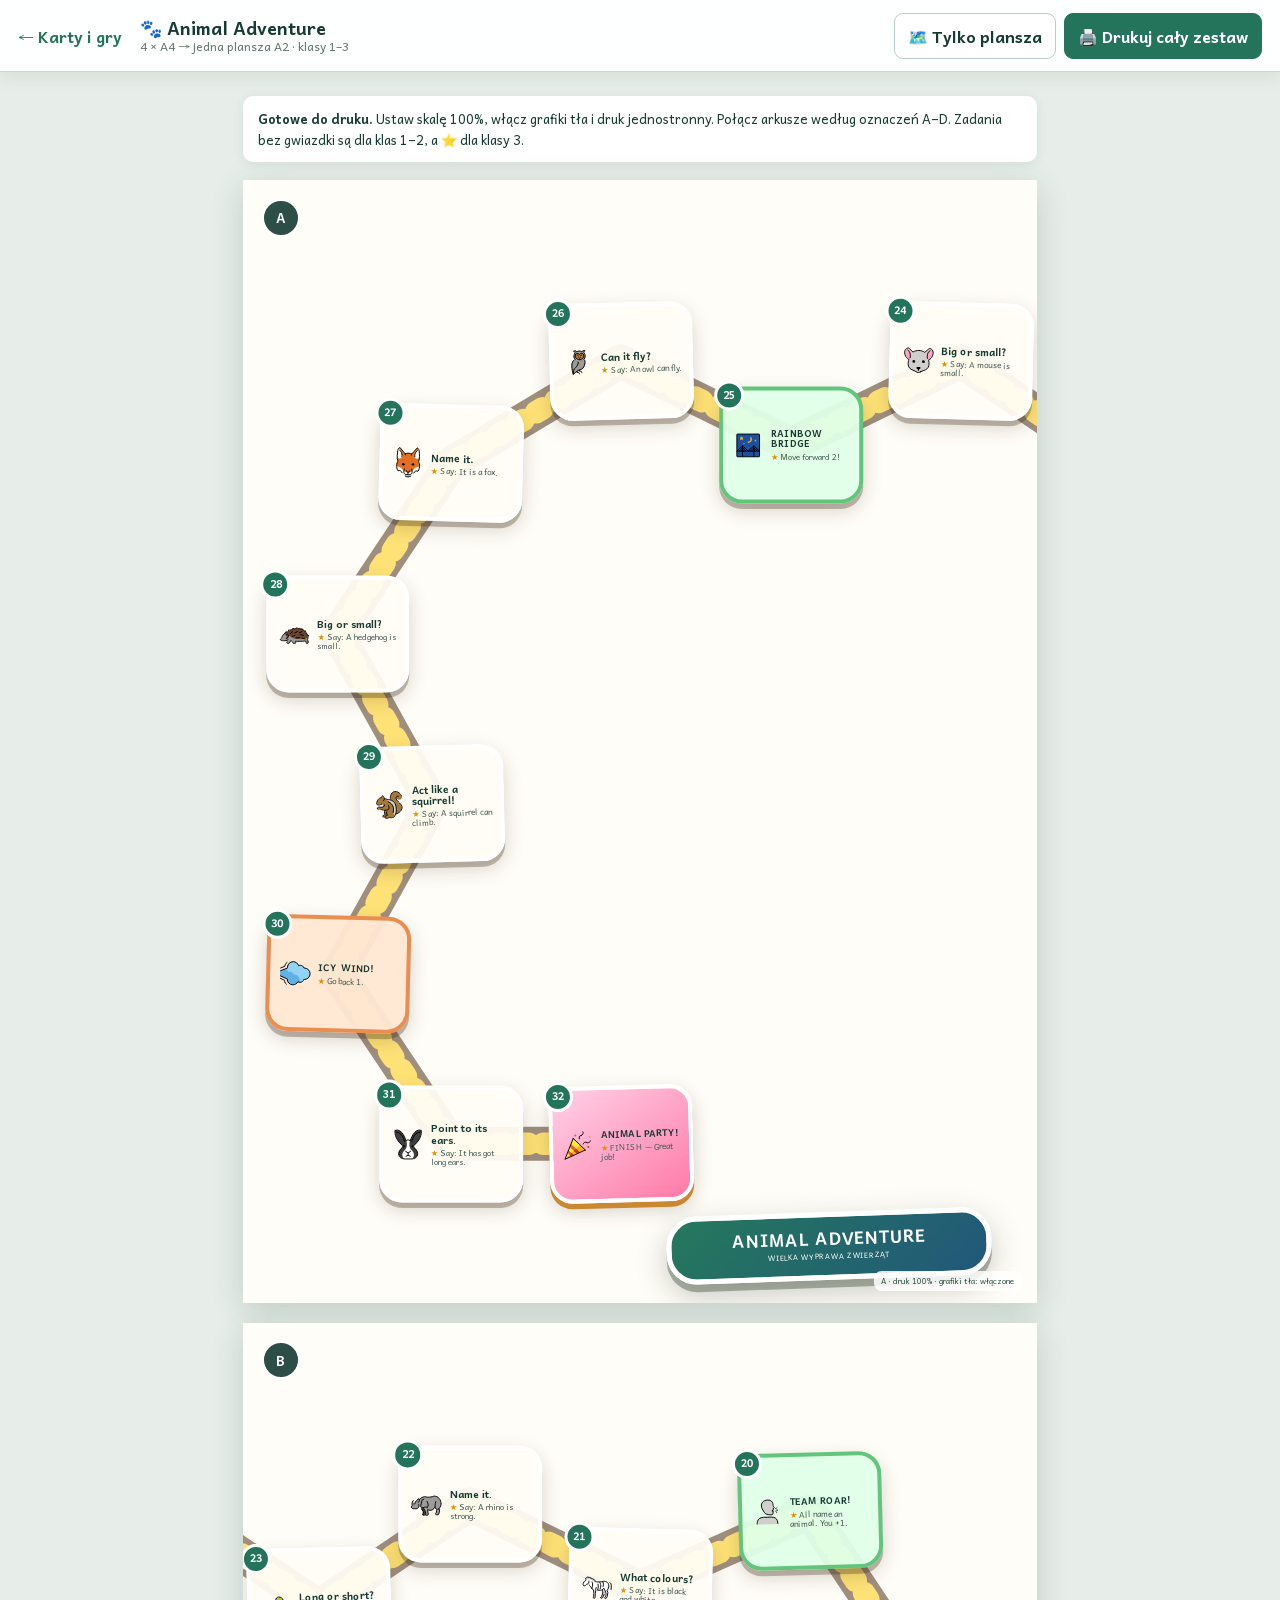
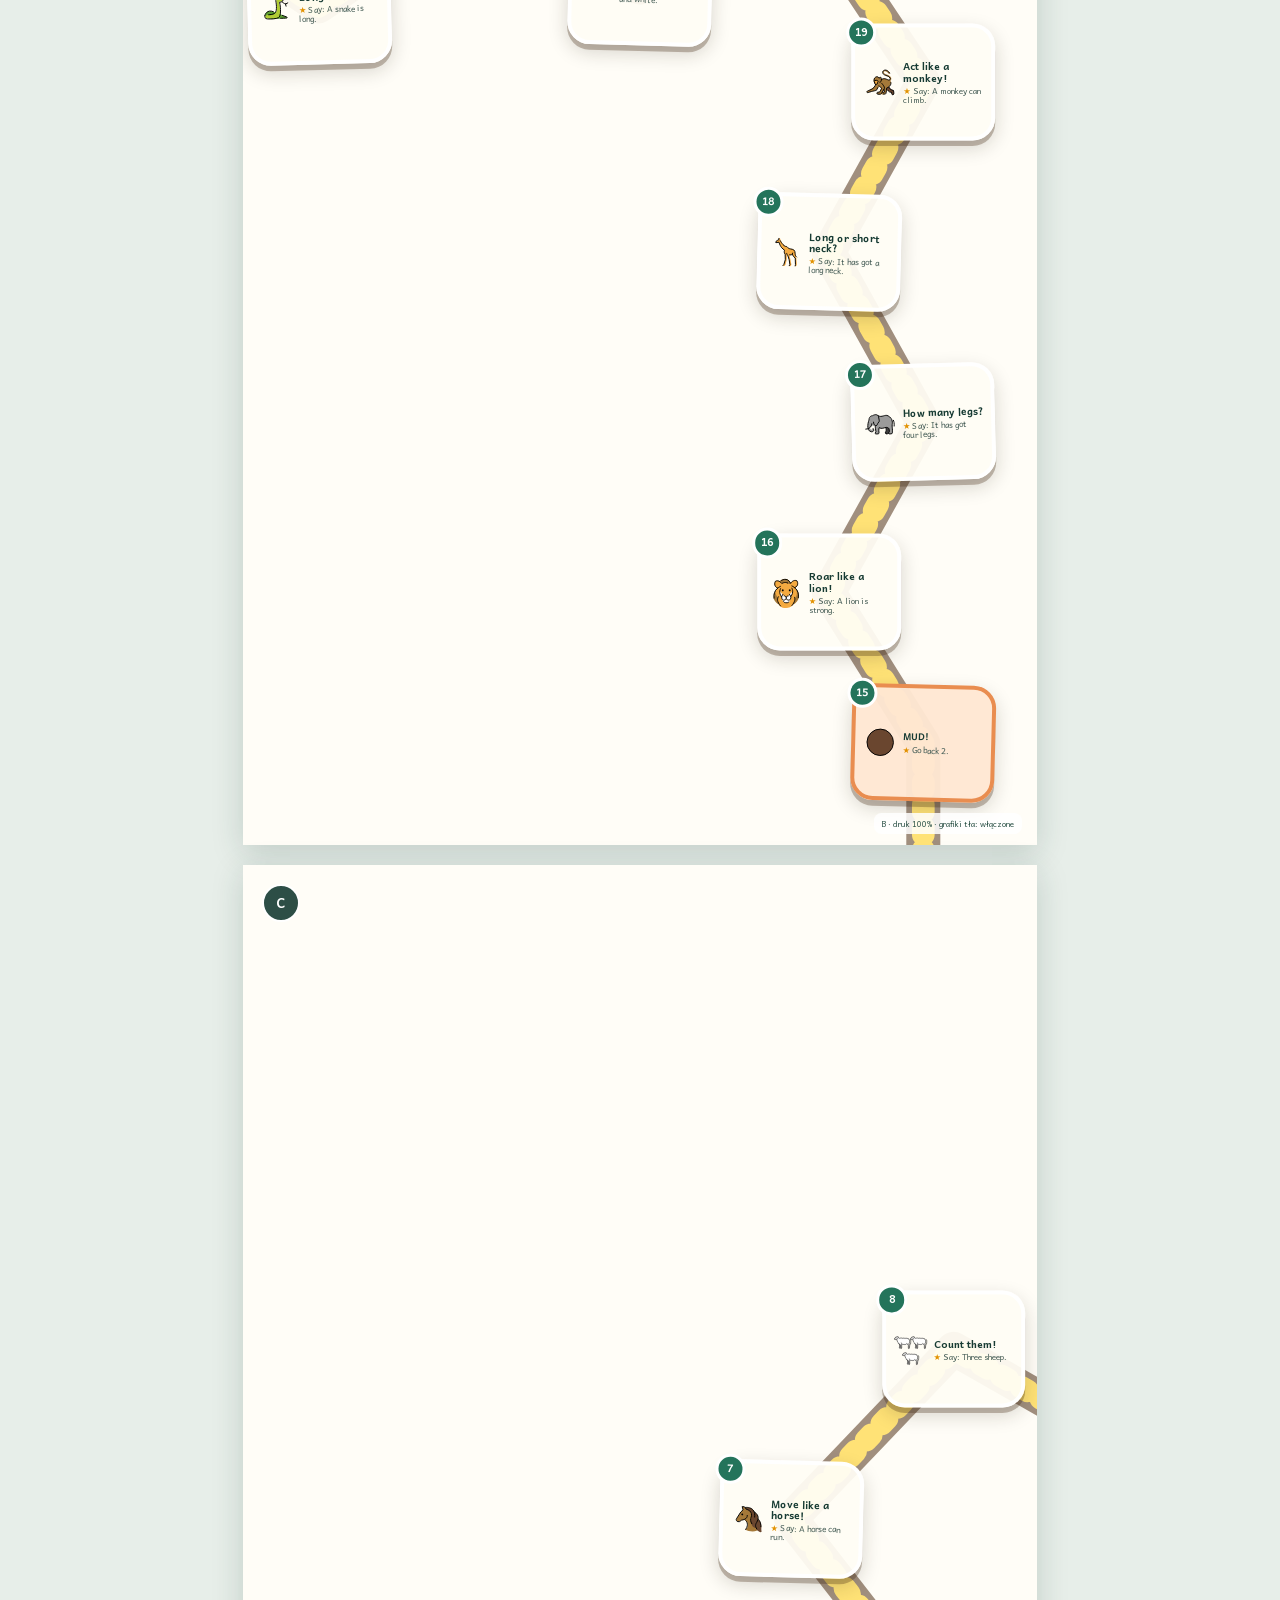
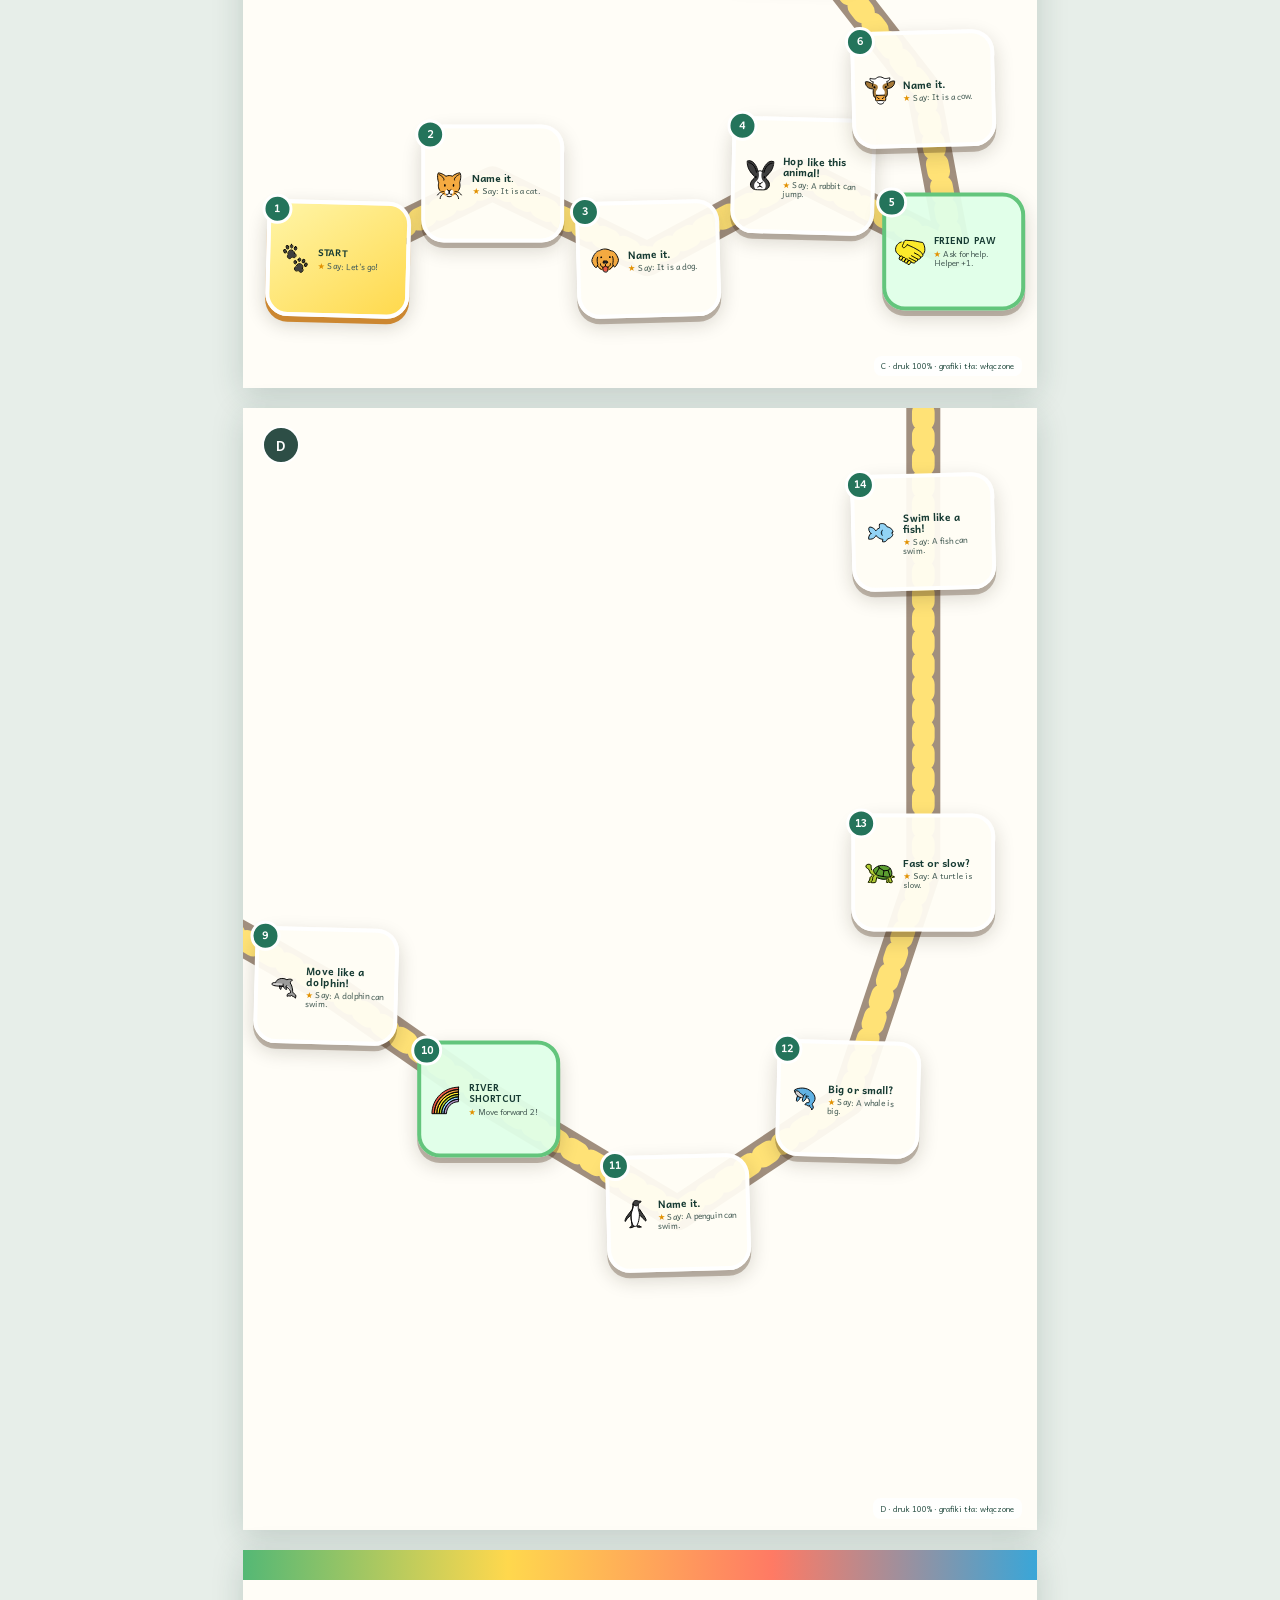
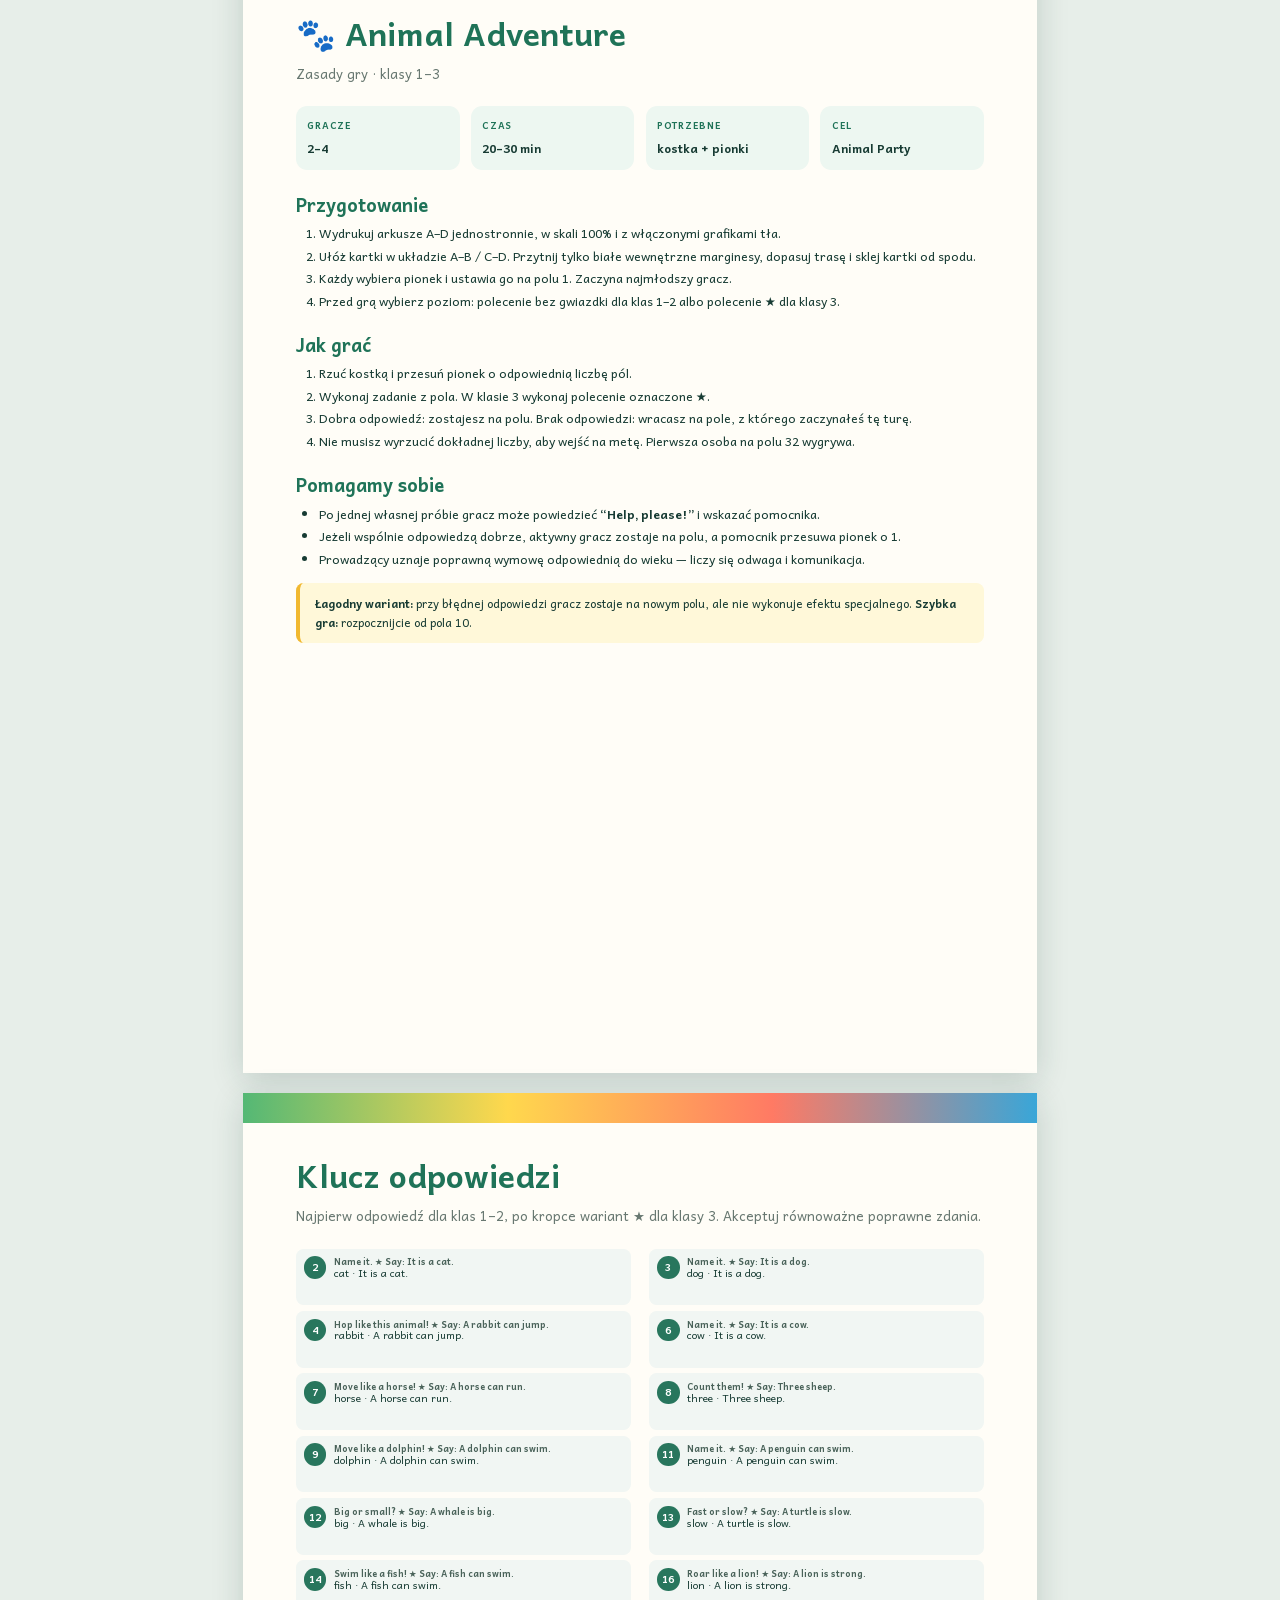
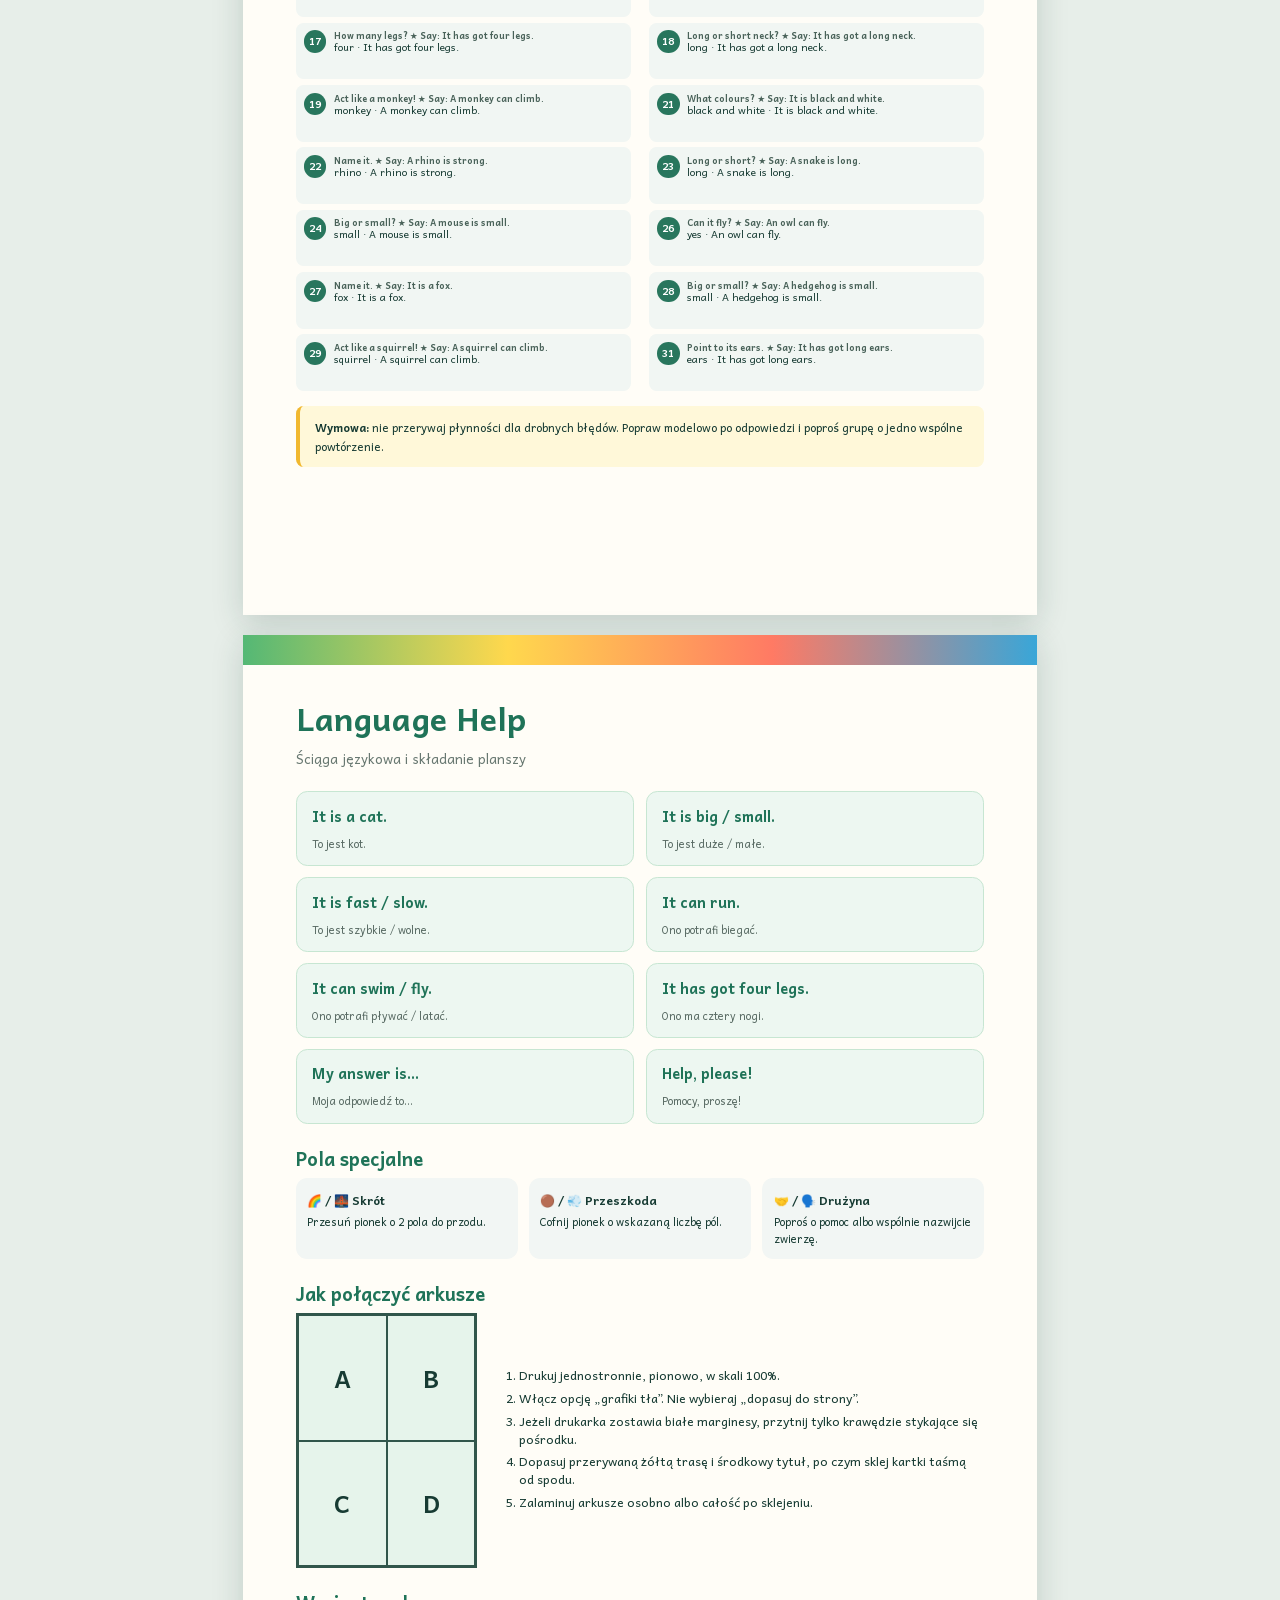
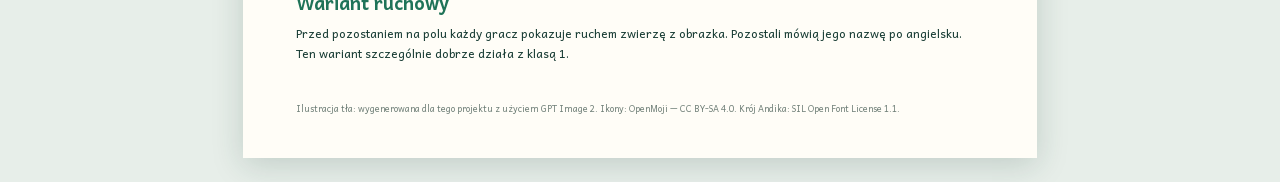
==== animal-adventure.html @ 1a65d61d "Add printable Animal Adventure board game" ====
<!doctype html>
<html lang="pl">
<head>
  <meta charset="utf-8">
  <meta name="viewport" content="width=device-width, initial-scale=1">
  <title>Animal Adventure · plansza A2 do druku</title>
  <link rel="icon" href="data:image/svg+xml,<svg xmlns='http://www.w3.org/2000/svg' viewBox='0 0 100 100'><text y='.9em' font-size='90'>🐾</text></svg>">
  <link rel="stylesheet" href="fonts/andika.css">
  <link rel="stylesheet" href="animal-adventure.css">
</head>
<body>
  <header class="toolbar no-print">
    <a class="back" href="index.html">← Karty i gry</a>
    <div class="toolbar-title">
      <strong>🐾 Animal Adventure</strong>
      <span>4 × A4 → jedna plansza A2 · klasy 1–3</span>
    </div>
    <div class="toolbar-actions">
      <button id="print-board">🗺️ Tylko plansza</button>
      <button id="print-pack" class="primary">🖨️ Drukuj cały zestaw</button>
    </div>
  </header>

  <main>
    <div class="screen-note no-print">
      <strong>Gotowe do druku.</strong> Ustaw skalę 100%, włącz grafiki tła i druk jednostronny.
      Połącz arkusze według oznaczeń A–D. Zadania bez gwiazdki są dla klas 1–2, a ⭐ dla klasy 3.
    </div>
    <div id="pages" aria-label="Podgląd materiałów do druku"></div>
  </main>

  <script src="data/icons.js"></script>
  <script src="data/animal-adventure.js"></script>
  <script src="animal-adventure.js"></script>
</body>
</html>
---- fonts/andika.css ----
/* PLIK GENEROWANY — nie edytuj ręcznie. Przebuduj: node tools/build-font.js <kat>
   Andika, SIL International — licencja OFL 1.1, patrz fonts/OFL.txt
   Krój dla dzieci uczących się czytać: jednopiętrowe "a" i "g", rozróżnialne I l 1.
   Zawężony do znaków używanych w projekcie i wpisany jako data: URI,
   żeby działał również po otwarciu index.html dwuklikiem (file://). */

@font-face {
  font-family: 'Andika';
  font-style: normal;
  font-weight: 400;
  font-display: swap;
  src: url([data-uri]) format('woff2');
}

@font-face {
  font-family: 'Andika';
  font-style: normal;
  font-weight: 700;
  font-display: swap;
  src: url([data-uri]) format('woff2');
}

@font-face {
  font-family: 'Andika';
  font-style: italic;
  font-weight: 400;
  font-display: swap;
  src: url([data-uri]) format('woff2');
}
---- animal-adventure.css ----
:root {
  --ink: #173b33;
  --green: #24745b;
  --sun: #ffd84d;
  --coral: #ff735d;
  --blue: #2f91c4;
  --paper: #fffdf7;
}

* { box-sizing: border-box; }

body {
  margin: 0;
  color: var(--ink);
  background: #e7eee9;
  font-family: 'Andika', system-ui, sans-serif;
}

.toolbar {
  position: sticky;
  top: 0;
  z-index: 20;
  min-height: 72px;
  padding: 10px 18px;
  display: flex;
  align-items: center;
  gap: 18px;
  background: rgba(255,255,255,.96);
  border-bottom: 1px solid #cad8d0;
  box-shadow: 0 3px 18px rgba(22,57,48,.1);
}

.back { color: var(--green); text-decoration: none; font-weight: 700; white-space: nowrap; }
.toolbar-title { display: flex; flex-direction: column; line-height: 1.25; }
.toolbar-title strong { font-size: 18px; }
.toolbar-title span { color: #65756e; font-size: 12px; }
.toolbar-actions { margin-left: auto; display: flex; gap: 8px; }
button {
  border: 1px solid #b9cec3;
  border-radius: 9px;
  padding: 9px 13px;
  background: white;
  color: var(--ink);
  font: inherit;
  font-weight: 700;
  cursor: pointer;
}
button.primary { border-color: var(--green); background: var(--green); color: white; }

main { padding: 24px; }
.screen-note {
  max-width: 210mm;
  margin: 0 auto 18px;
  padding: 12px 15px;
  border-radius: 10px;
  background: #fff;
  box-shadow: 0 2px 12px rgba(22,57,48,.08);
  font-size: 13px;
}

#pages { display: flex; flex-direction: column; align-items: center; gap: 20px; }
.print-page {
  position: relative;
  width: 210mm;
  height: 297mm;
  overflow: hidden;
  flex: none;
  background: var(--paper);
  box-shadow: 0 7px 30px rgba(23,59,51,.18);
}

/* Każda kartka pokazuje wycinek tego samego świata 420 × 594 mm. */
.board-world {
  position: absolute;
  inset: 0;
  width: 210mm;
  height: 297mm;
  overflow: hidden;
  background-image:
    linear-gradient(rgba(255,255,255,.04), rgba(255,255,255,.04)),
    url('assets/animal-adventure-bg-print.jpg');
  background-size: 420mm 630mm;
  background-repeat: no-repeat;
}
.board-page[data-col="0"] .board-world { background-position-x: 0; }
.board-page[data-col="1"] .board-world { background-position-x: -210mm; }
.board-page[data-row="0"] .board-world { background-position-y: -18mm; }
.board-page[data-row="1"] .board-world { background-position-y: -315mm; }

.route {
  position: absolute;
  inset: 0;
  width: 210mm;
  height: 297mm;
  z-index: 1;
  overflow: visible;
}
.route-shadow { fill: none; stroke: rgba(75,43,17,.52); stroke-width: 9; stroke-linecap: round; stroke-linejoin: round; }
.route-main { fill: none; stroke: #ffe276; stroke-width: 6; stroke-linecap: round; stroke-linejoin: round; stroke-dasharray: 2 4; }

.field {
  position: absolute;
  z-index: 3;
  transform: translate(-50%, -50%) rotate(var(--tilt, 0deg));
  width: 38mm;
  min-height: 31mm;
  padding: 2.2mm 2mm 1.8mm;
  display: grid;
  grid-template-columns: 9mm 1fr;
  grid-template-rows: auto auto;
  column-gap: 1.6mm;
  align-items: center;
  border: 1.1mm solid #fff;
  border-radius: 6mm;
  background: rgba(255,253,245,.94);
  box-shadow: 0 1.5mm 0 rgba(68,40,18,.3), 0 2mm 5mm rgba(34,30,18,.18);
  color: #173b33;
}
.field:nth-of-type(3n) { --tilt: -1.5deg; }
.field:nth-of-type(3n + 1) { --tilt: 1.5deg; }
.field.task { border-color: rgba(255,255,255,.96); }
.field.special.good { background: rgba(224,255,232,.95); border-color: #63c57c; }
.field.special.bad { background: rgba(255,232,211,.96); border-color: #e98d50; }
.field.start, .field.finish {
  background: linear-gradient(145deg, #fff5a7, #ffd94d);
  border-color: white;
  box-shadow: 0 1.5mm 0 #cc8731, 0 2mm 5mm rgba(34,30,18,.2);
}
.field.finish { background: linear-gradient(145deg, #ffd1e7, #ff7aa7); }
.field-number {
  position: absolute;
  top: -2.5mm;
  left: -2.5mm;
  width: 8mm;
  height: 8mm;
  border-radius: 50%;
  display: grid;
  place-items: center;
  background: var(--green);
  border: .8mm solid white;
  color: white;
  font-size: 8pt;
  font-weight: 800;
  line-height: 1;
}
.field-icon, .field-icons { grid-row: 1 / 3; width: 9mm; display: flex; flex-wrap: wrap; justify-content: center; align-items: center; }
.field-icon svg { width: 9mm; height: 9mm; }
.field-icons svg { width: 5mm; height: 5mm; margin: -.4mm; }
.field-easy { align-self: end; font-size: 7.7pt; line-height: 1.12; font-weight: 800; }
.field-hard { align-self: start; margin-top: .7mm; font-size: 6.25pt; line-height: 1.08; color: #4c625b; }
.field-hard::before { content: '★ '; color: #e29100; }
.field.special .field-easy, .field.start .field-easy, .field.finish .field-easy { font-size: 7pt; letter-spacing: .02em; }

.world-title {
  position: absolute;
  left: 155mm;
  top: 282mm;
  z-index: 4;
  width: 86mm;
  min-height: 18mm;
  transform: translate(-50%, -50%) rotate(-2deg);
  display: flex;
  flex-direction: column;
  align-items: center;
  justify-content: center;
  border: 1.5mm solid white;
  border-radius: 8mm;
  background: linear-gradient(135deg, rgba(30,116,87,.97), rgba(26,82,118,.97));
  box-shadow: 0 2mm 0 rgba(40,53,31,.35), 0 3mm 8mm rgba(23,44,34,.25);
  color: white;
  text-align: center;
}
.world-title strong { font-size: 13pt; line-height: 1; letter-spacing: .04em; }
.world-title span { margin-top: .7mm; font-size: 5.5pt; letter-spacing: .1em; text-transform: uppercase; }

.sheet-code {
  position: absolute;
  z-index: 10;
  left: 5mm;
  top: 5mm;
  width: 10mm;
  height: 10mm;
  display: grid;
  place-items: center;
  border: .7mm solid white;
  border-radius: 50%;
  background: rgba(23,59,51,.9);
  color: white;
  font-weight: 800;
  font-size: 10pt;
}
.seam-note {
  position: absolute;
  z-index: 9;
  right: 4mm;
  bottom: 3mm;
  padding: 1mm 2mm;
  border-radius: 2mm;
  background: rgba(255,255,255,.85);
  color: #31564b;
  font-size: 6pt;
}

/* Kartki informacyjne */
.info-page { padding: 13mm 14mm 11mm; }
.info-page::before {
  content: '';
  position: absolute;
  inset: 0 0 auto;
  height: 8mm;
  background: linear-gradient(90deg, #54b875, #ffd84d, #ff7a64, #39a6d8);
}
.info-page h1 { margin: 2mm 0 1mm; font-size: 24pt; color: #1f7358; }
.info-page .subtitle { margin: 0 0 6mm; color: #687871; font-size: 10pt; }
.facts { display: grid; grid-template-columns: repeat(4,1fr); gap: 3mm; margin-bottom: 5mm; }
.fact { padding: 3mm; border-radius: 3mm; background: #edf7f1; }
.fact b { display: block; color: #1f7358; font-size: 7pt; text-transform: uppercase; letter-spacing: .08em; }
.fact span { font-weight: 800; font-size: 9pt; }
.info-page h2 { margin: 5mm 0 1.5mm; font-size: 14pt; color: #1f7358; }
.info-page ol, .info-page ul { margin: 0; padding-left: 6mm; font-size: 9.3pt; line-height: 1.45; }
.info-page li { margin-bottom: 1.2mm; }
.tip { margin-top: 4mm; padding: 3mm 4mm; border-left: 1.3mm solid #f1b82f; border-radius: 2mm; background: #fff8d9; font-size: 8.7pt; }
.answer-grid { display: grid; grid-template-columns: 1fr 1fr; gap: 1.5mm 5mm; margin-top: 4mm; }
.answer-row { display: grid; grid-template-columns: 8mm 1fr; align-items: start; min-height: 15mm; padding: 2mm; border-radius: 2mm; background: #f1f6f3; font-size: 7.7pt; line-height: 1.22; }
.answer-n { width: 6mm; height: 6mm; display: grid; place-items: center; border-radius: 50%; background: #28765d; color: white; font-weight: 800; }
.answer-row b { display: block; color: #496259; font-size: 6.7pt; }
.phrase-grid { display: grid; grid-template-columns: repeat(2, 1fr); gap: 3mm; }
.phrase { padding: 3mm 4mm; border-radius: 3mm; background: #edf7f1; border: .5mm solid #c7e6d2; }
.phrase strong { display: block; font-size: 11pt; color: #1f7358; }
.phrase span { font-size: 8pt; color: #5a6c65; }
.legend-grid { display: grid; grid-template-columns: repeat(3,1fr); gap: 3mm; }
.legend { padding: 3mm; border-radius: 3mm; font-size: 8pt; background: #f2f6f4; }
.legend strong { display: block; margin-bottom: 1mm; font-size: 9pt; }
.assembly { display: grid; grid-template-columns: 48mm 1fr; gap: 5mm; align-items: center; }
.assembly-map { display: grid; grid-template-columns: 1fr 1fr; border: .7mm solid #31564b; }
.assembly-map div { aspect-ratio: 210/297; display: grid; place-items: center; border: .3mm solid #31564b; font-size: 18pt; font-weight: 800; background: #e6f4eb; }
.credits { position: absolute; left: 14mm; right: 14mm; bottom: 9mm; color: #718079; font-size: 6.7pt; }

@media (max-width: 850px) {
  .toolbar { align-items: flex-start; flex-wrap: wrap; }
  .toolbar-actions { width: 100%; margin-left: 0; }
  main { padding: 12px 0; overflow-x: auto; }
  .screen-note { margin-left: 12px; margin-right: 12px; }
}

@page { size: A4 portrait; margin: 0; }
@media print {
  html, body { margin: 0; background: white; }
  .no-print { display: none !important; }
  main { padding: 0; }
  #pages { display: block; gap: 0; }
  .print-page {
    margin: 0;
    height: 293mm;
    box-shadow: none;
    break-after: auto;
    page-break-after: auto;
    break-before: auto;
    page-break-before: auto;
    break-inside: avoid;
    page-break-inside: avoid;
  }
  /* Chrome rezerwuje ok. 4 mm wysokości mimo @page margin:0. Ściskamy wyłącznie
     warstwę planszy o 1,35%, zamiast pozwolić przeglądarce dodać pustą 8. stronę. */
  .board-page .board-world { transform: scaleY(.986532); transform-origin: top; }
  body.board-only .info-page { display: none !important; }
  * { -webkit-print-color-adjust: exact; print-color-adjust: exact; }
}
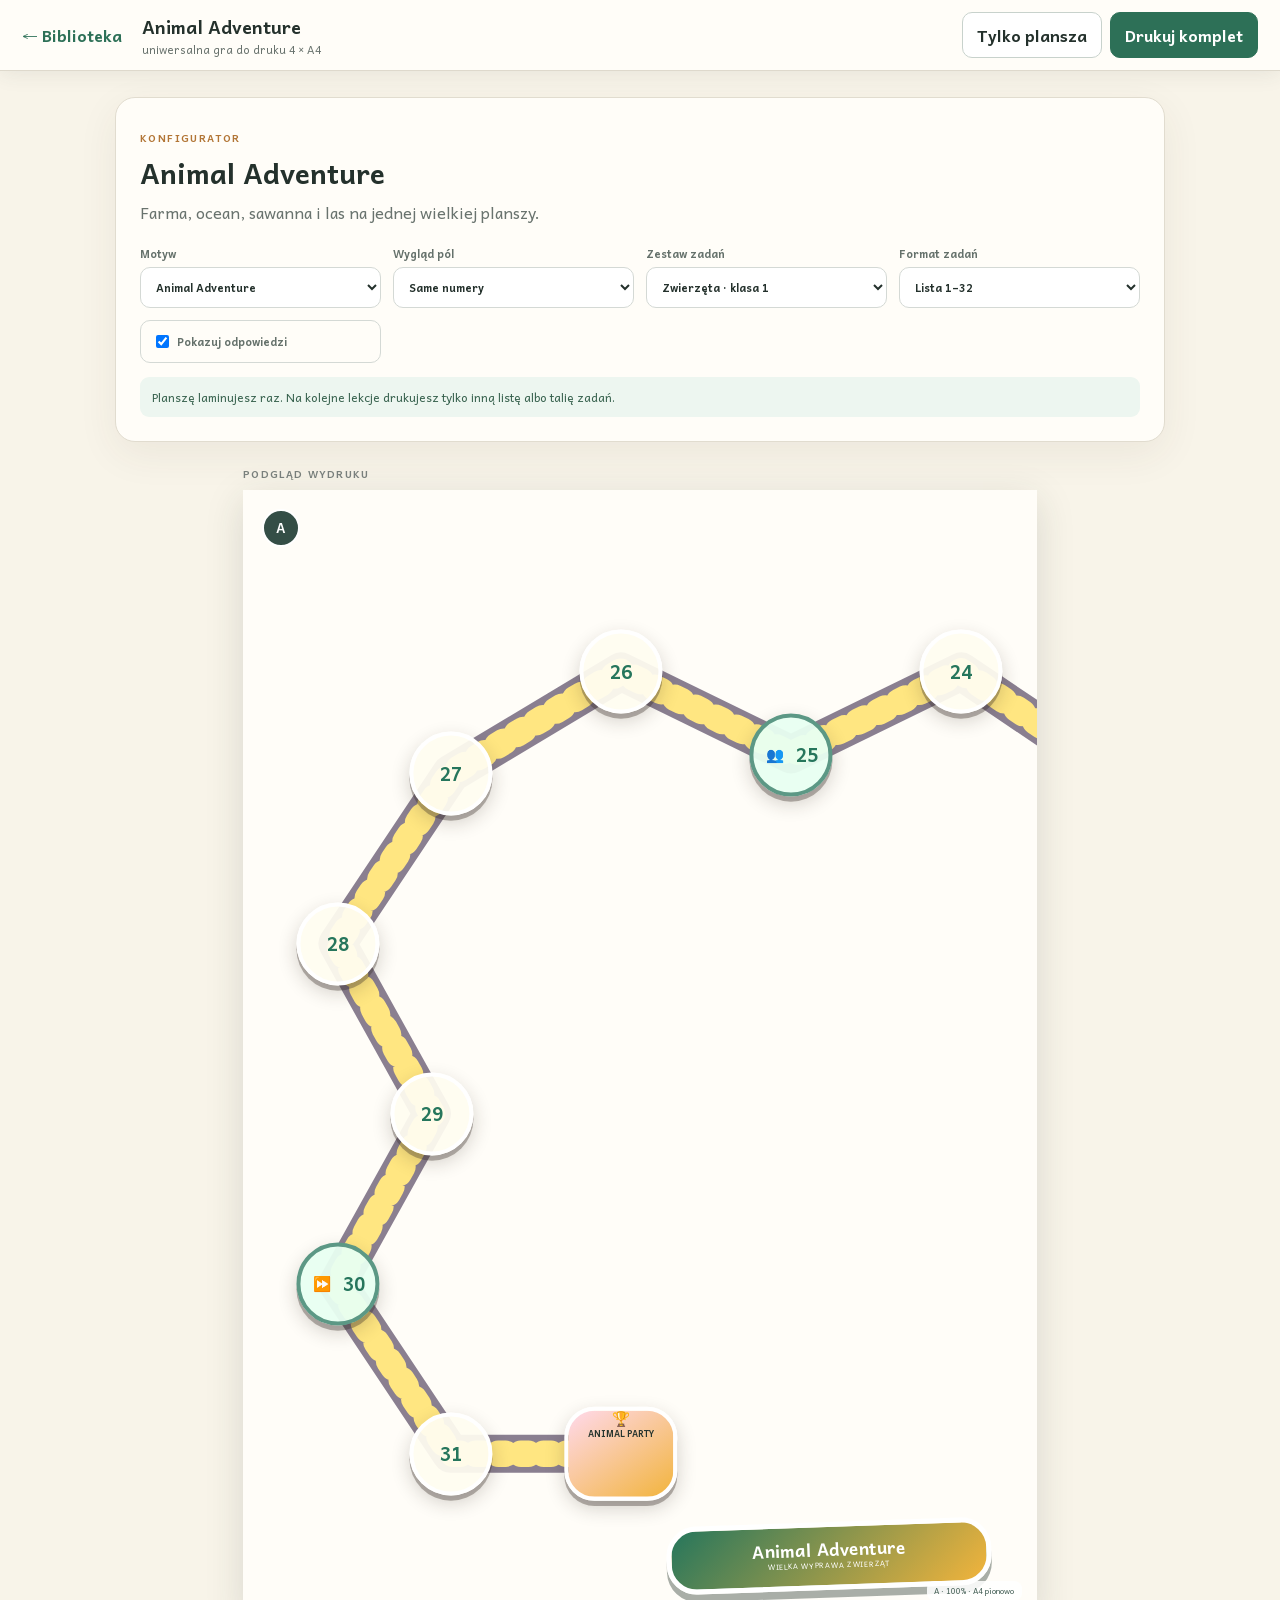
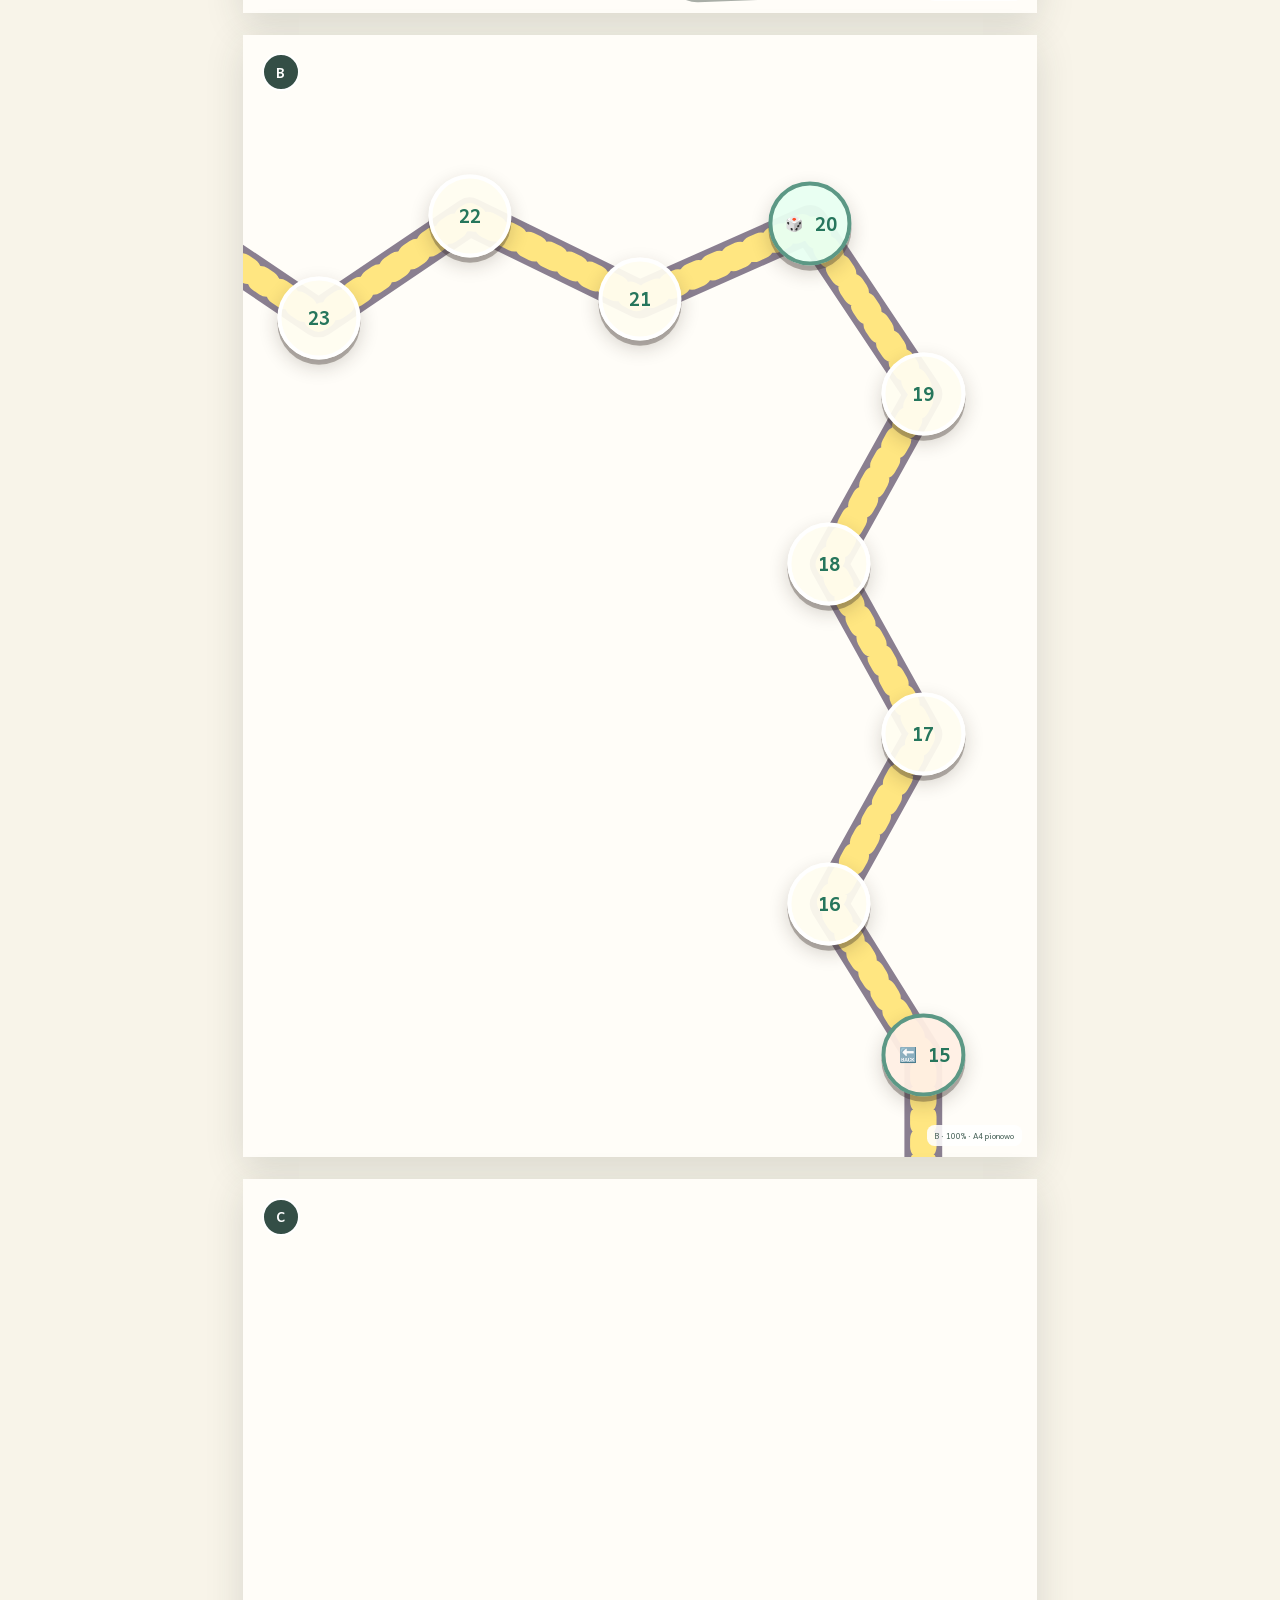
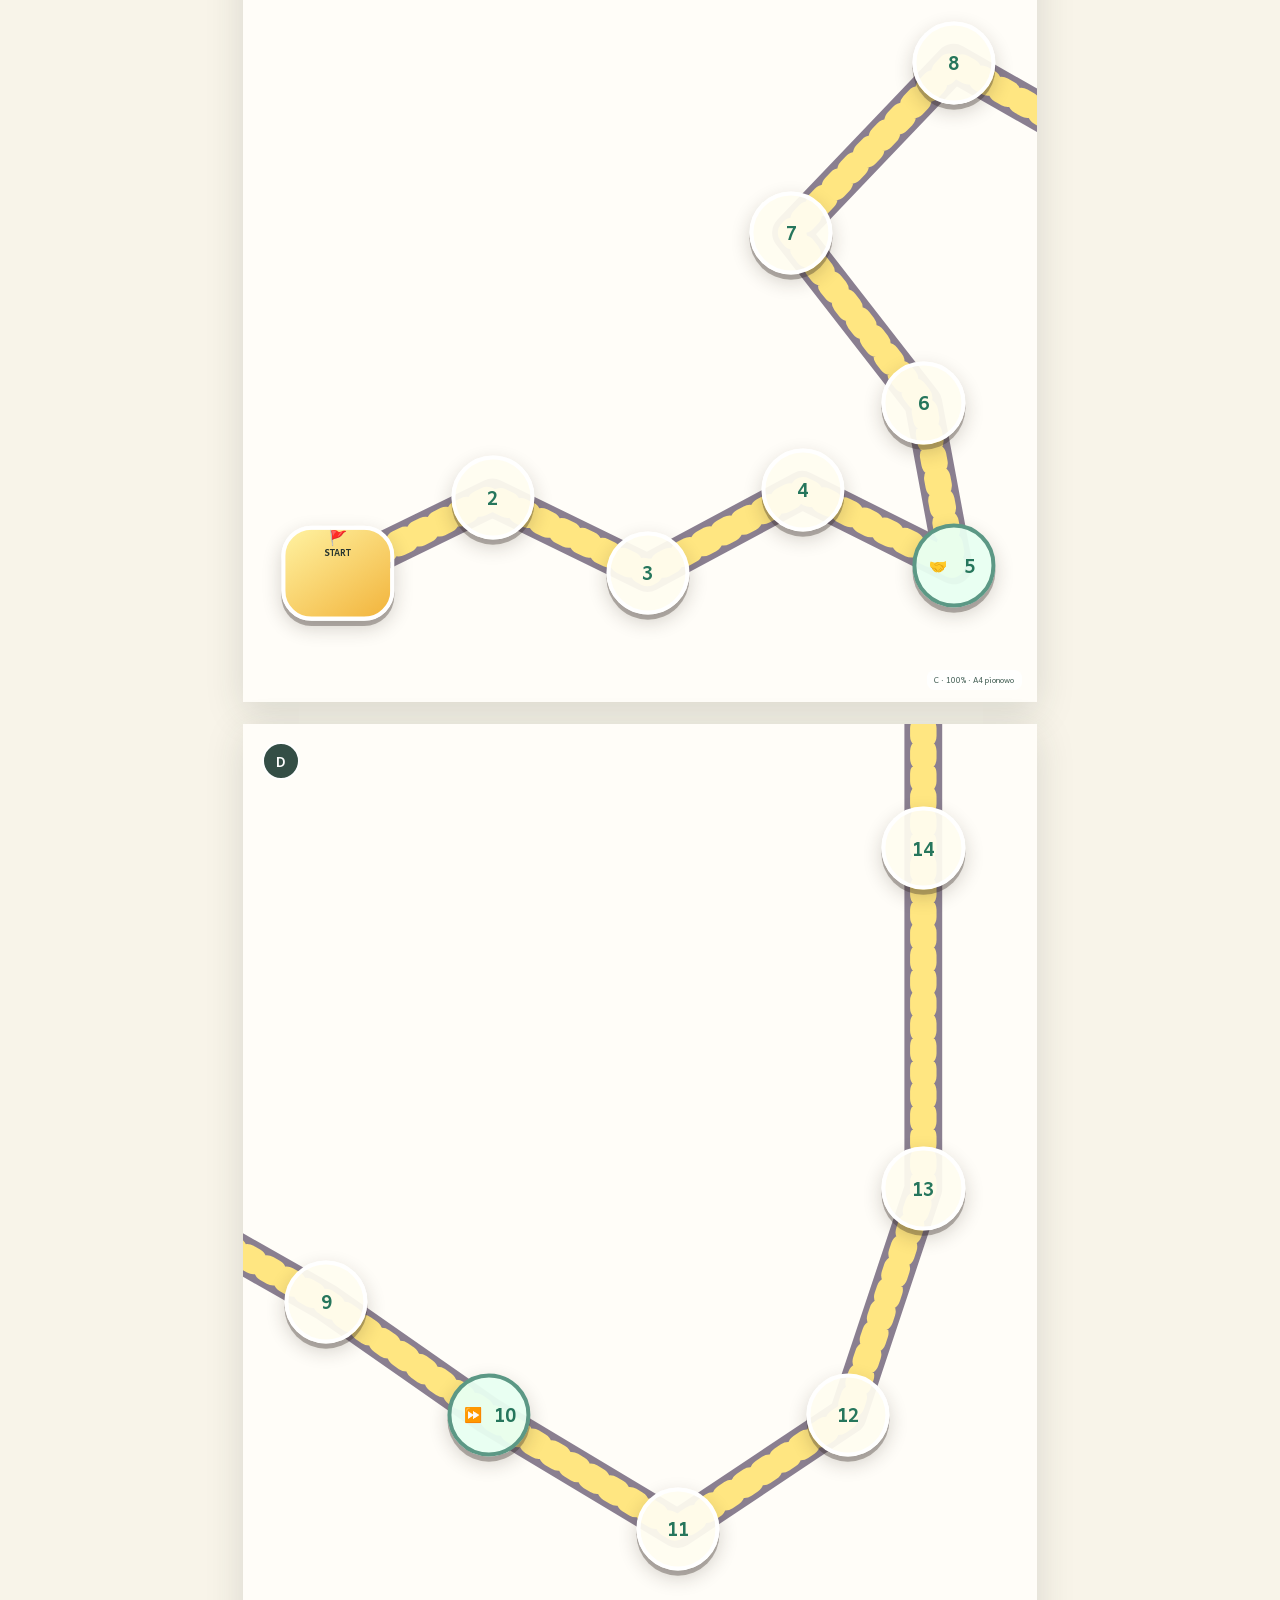
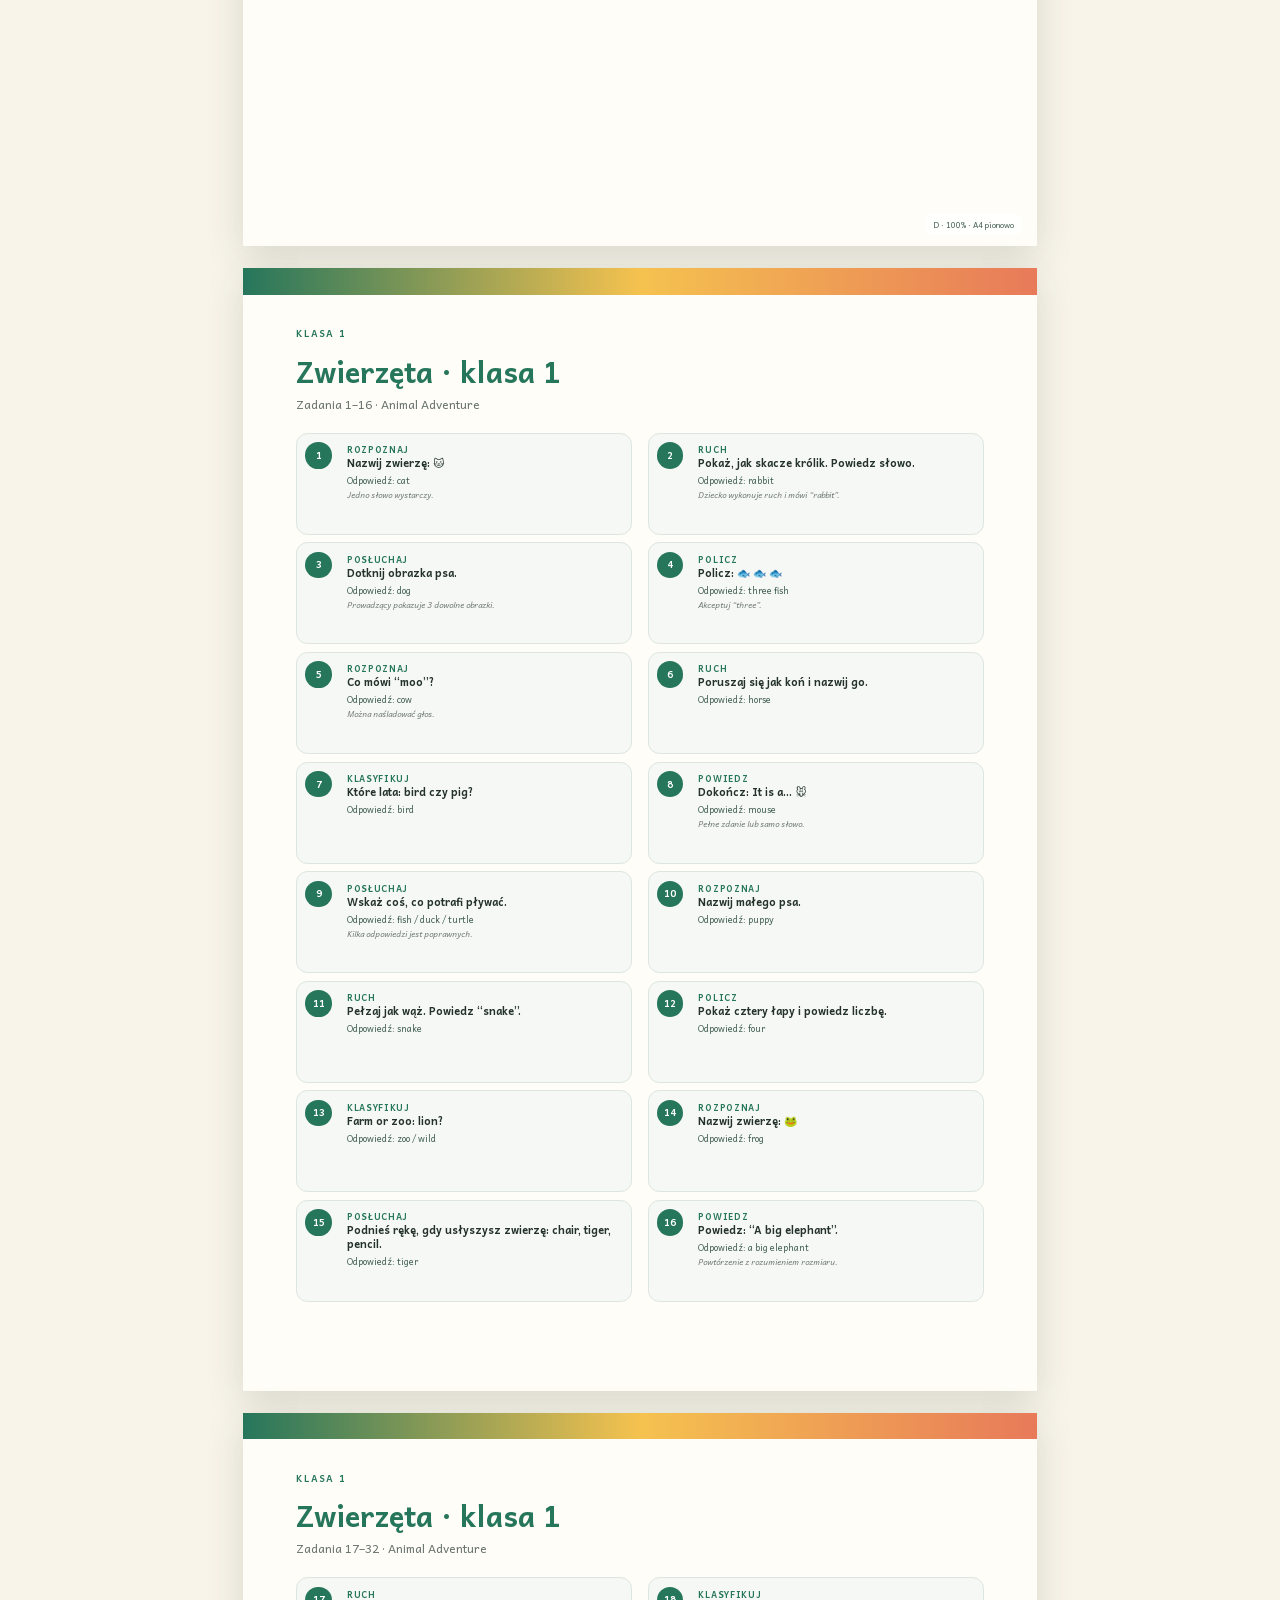
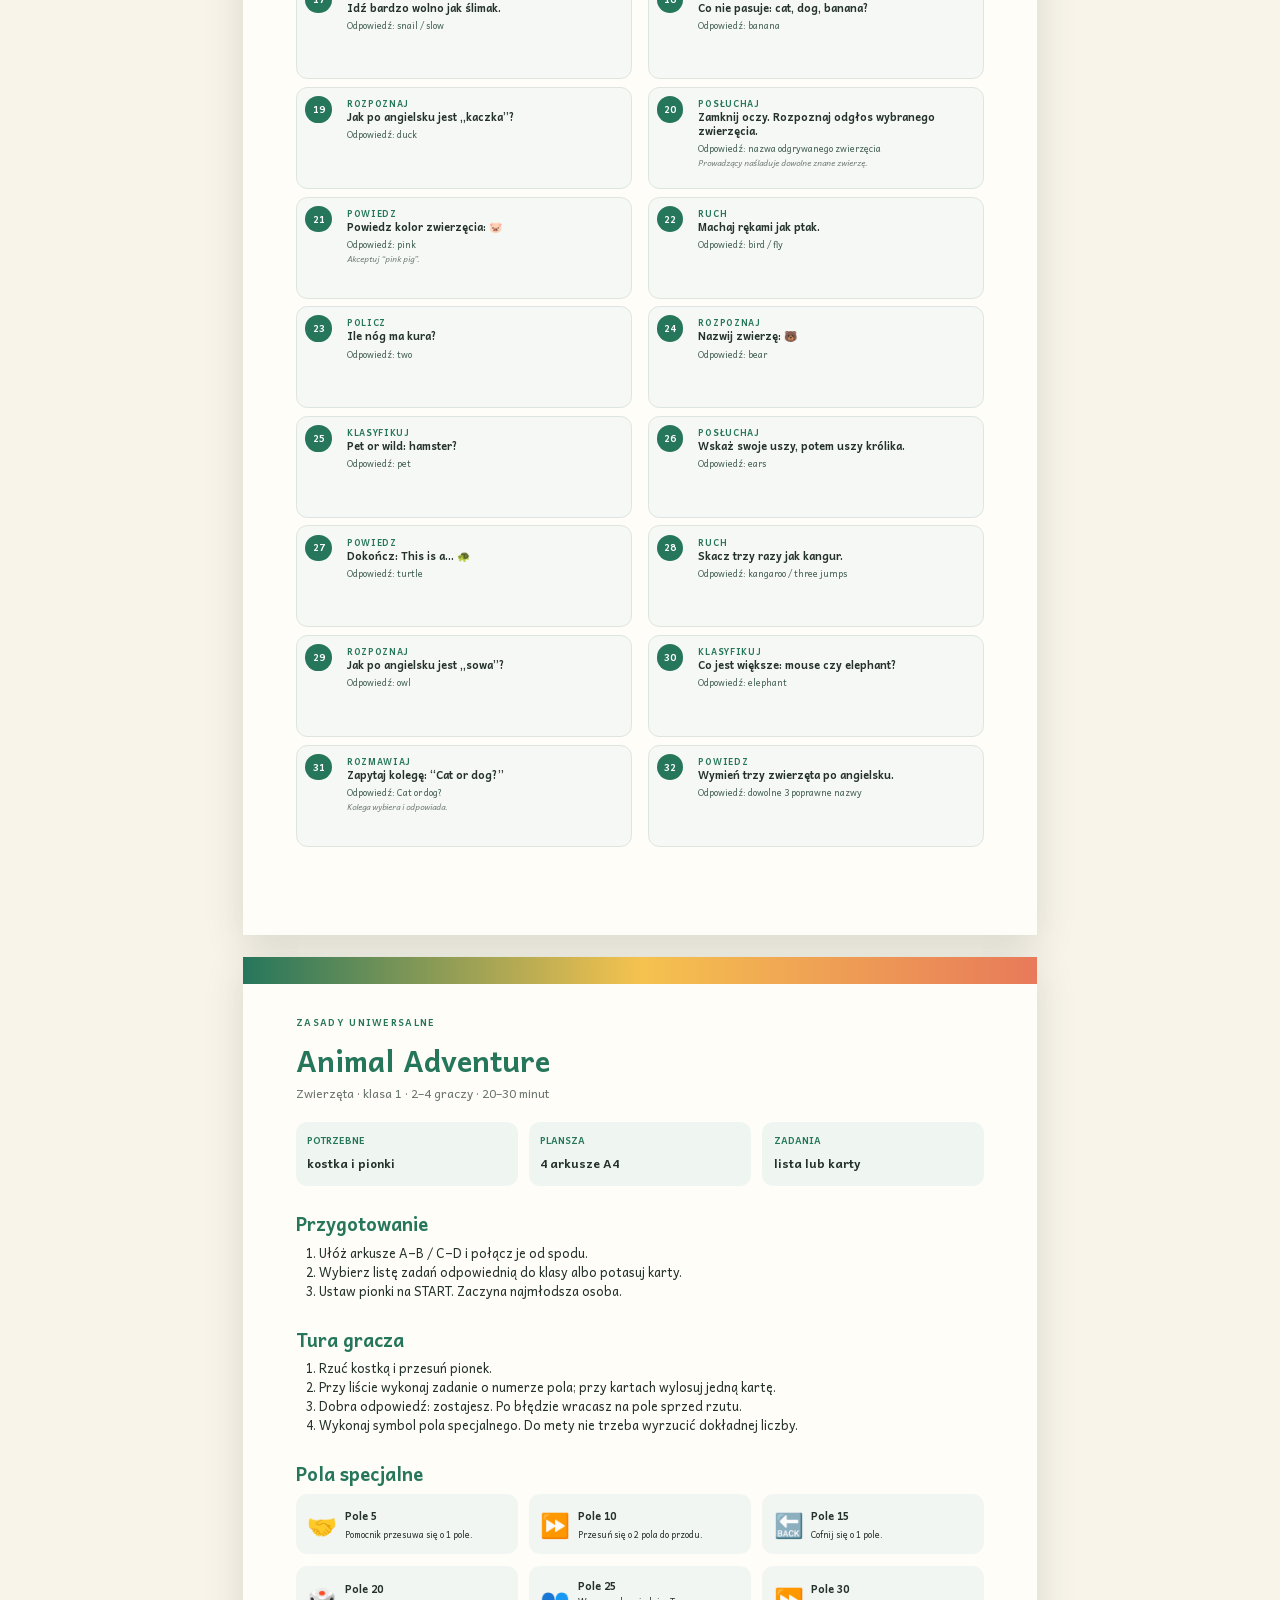
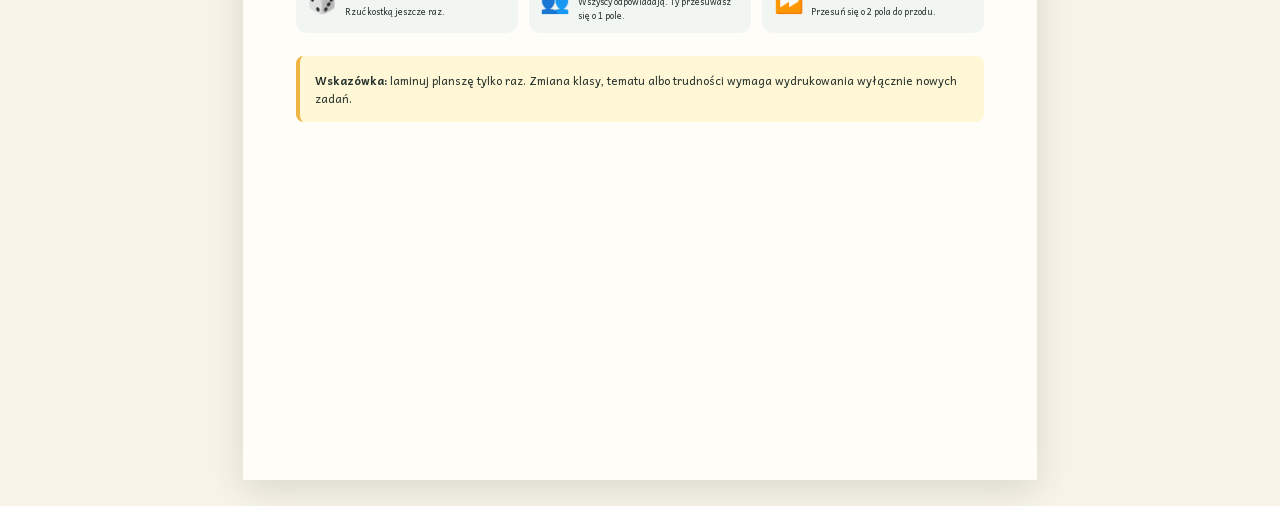
==== commit 1c8b0af0: "Rebuild library with universal printable board themes" ====
--- a/animal-adventure.html
+++ b/animal-adventure.html
@@ -3,35 +3,12 @@
 <head>
   <meta charset="utf-8">
   <meta name="viewport" content="width=device-width, initial-scale=1">
-  <title>Animal Adventure · plansza A2 do druku</title>
-  <link rel="icon" href="data:image/svg+xml,<svg xmlns='http://www.w3.org/2000/svg' viewBox='0 0 100 100'><text y='.9em' font-size='90'>🐾</text></svg>">
-  <link rel="stylesheet" href="fonts/andika.css">
-  <link rel="stylesheet" href="animal-adventure.css">
+  <title>Animal Adventure</title>
+  <meta http-equiv="refresh" content="0; url=board.html?id=animal">
+  <link rel="canonical" href="board.html?id=animal">
 </head>
 <body>
-  <header class="toolbar no-print">
-    <a class="back" href="index.html">← Karty i gry</a>
-    <div class="toolbar-title">
-      <strong>🐾 Animal Adventure</strong>
-      <span>4 × A4 → jedna plansza A2 · klasy 1–3</span>
-    </div>
-    <div class="toolbar-actions">
-      <button id="print-board">🗺️ Tylko plansza</button>
-      <button id="print-pack" class="primary">🖨️ Drukuj cały zestaw</button>
-    </div>
-  </header>
-
-  <main>
-    <div class="screen-note no-print">
-      <strong>Gotowe do druku.</strong> Ustaw skalę 100%, włącz grafiki tła i druk jednostronny.
-      Połącz arkusze według oznaczeń A–D. Zadania bez gwiazdki są dla klas 1–2, a ⭐ dla klasy 3.
-    </div>
-    <div id="pages" aria-label="Podgląd materiałów do druku"></div>
-  </main>
-
-  <script src="data/icons.js"></script>
-  <script src="data/animal-adventure.js"></script>
-  <script src="animal-adventure.js"></script>
+  <p>Przenoszę do <a href="board.html?id=animal">nowego konfiguratora Animal Adventure</a>…</p>
+  <script>location.replace('board.html?id=animal');</script>
 </body>
 </html>
-
